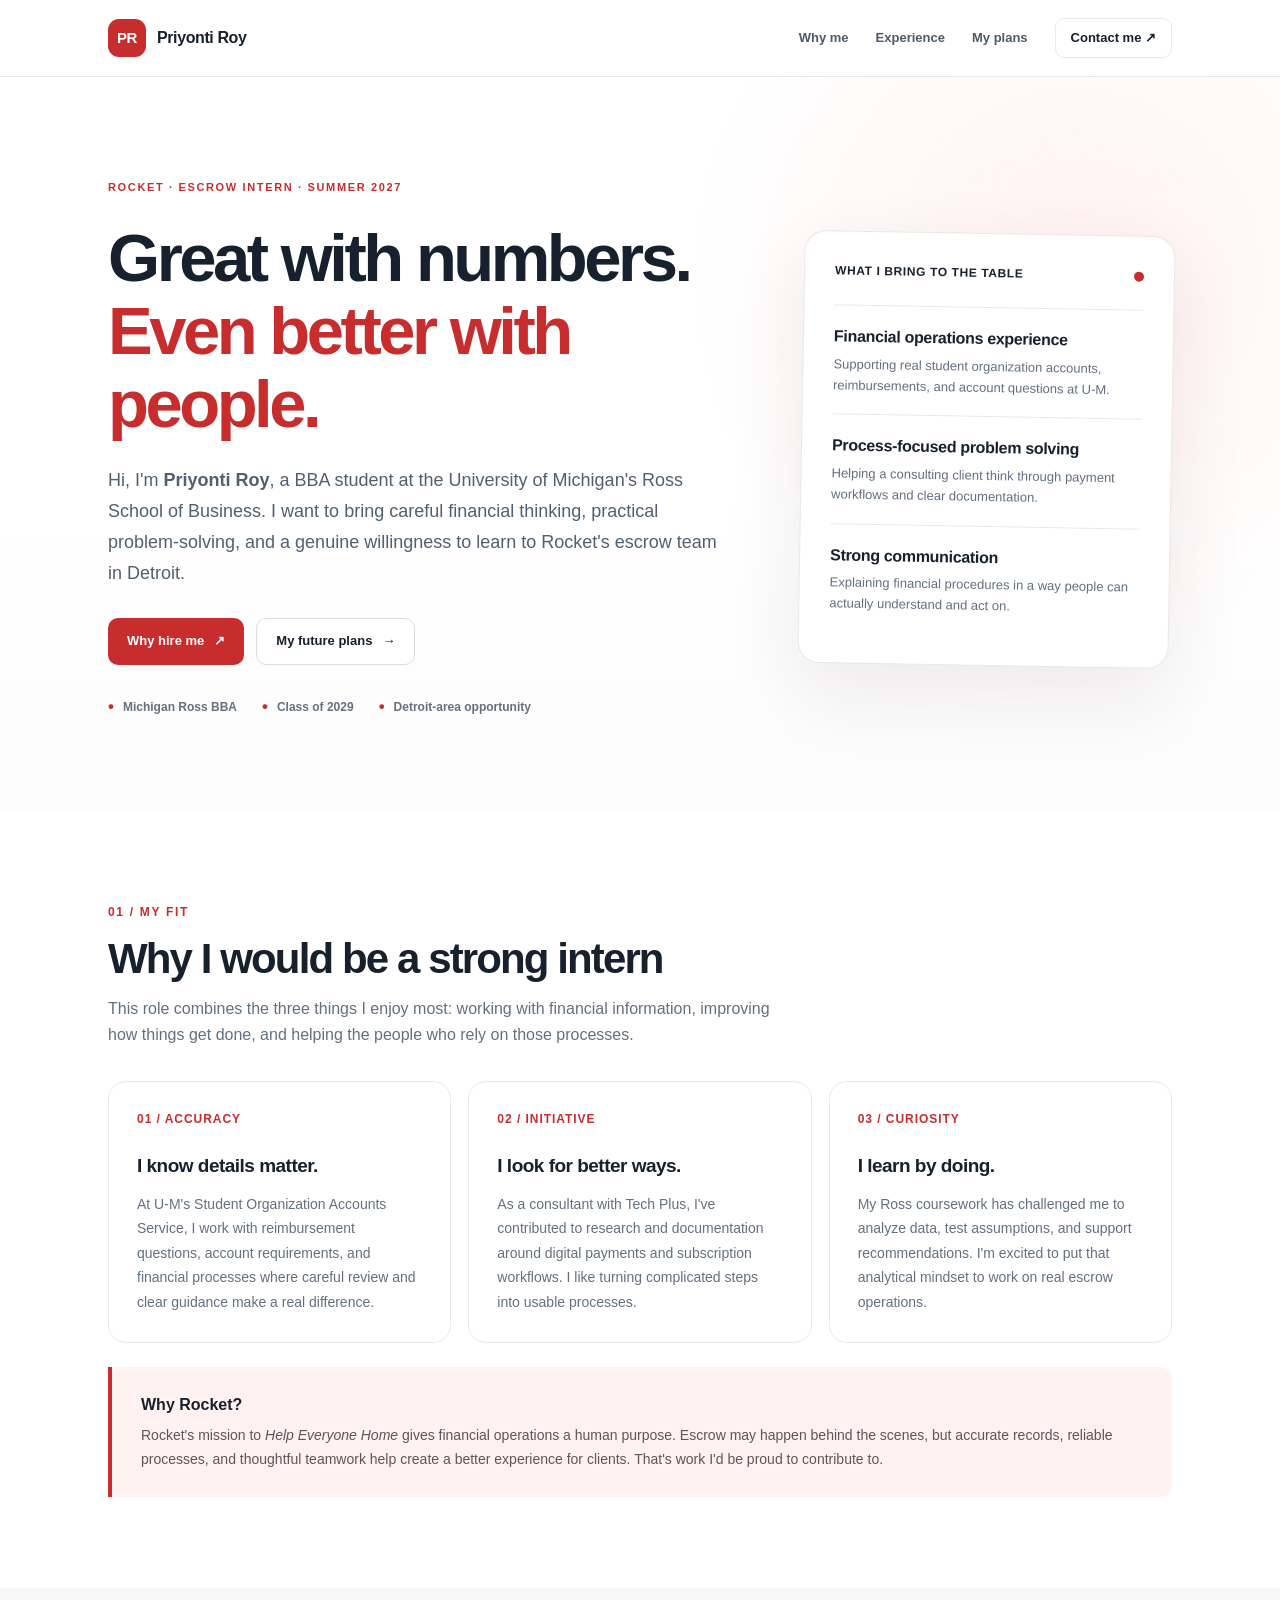
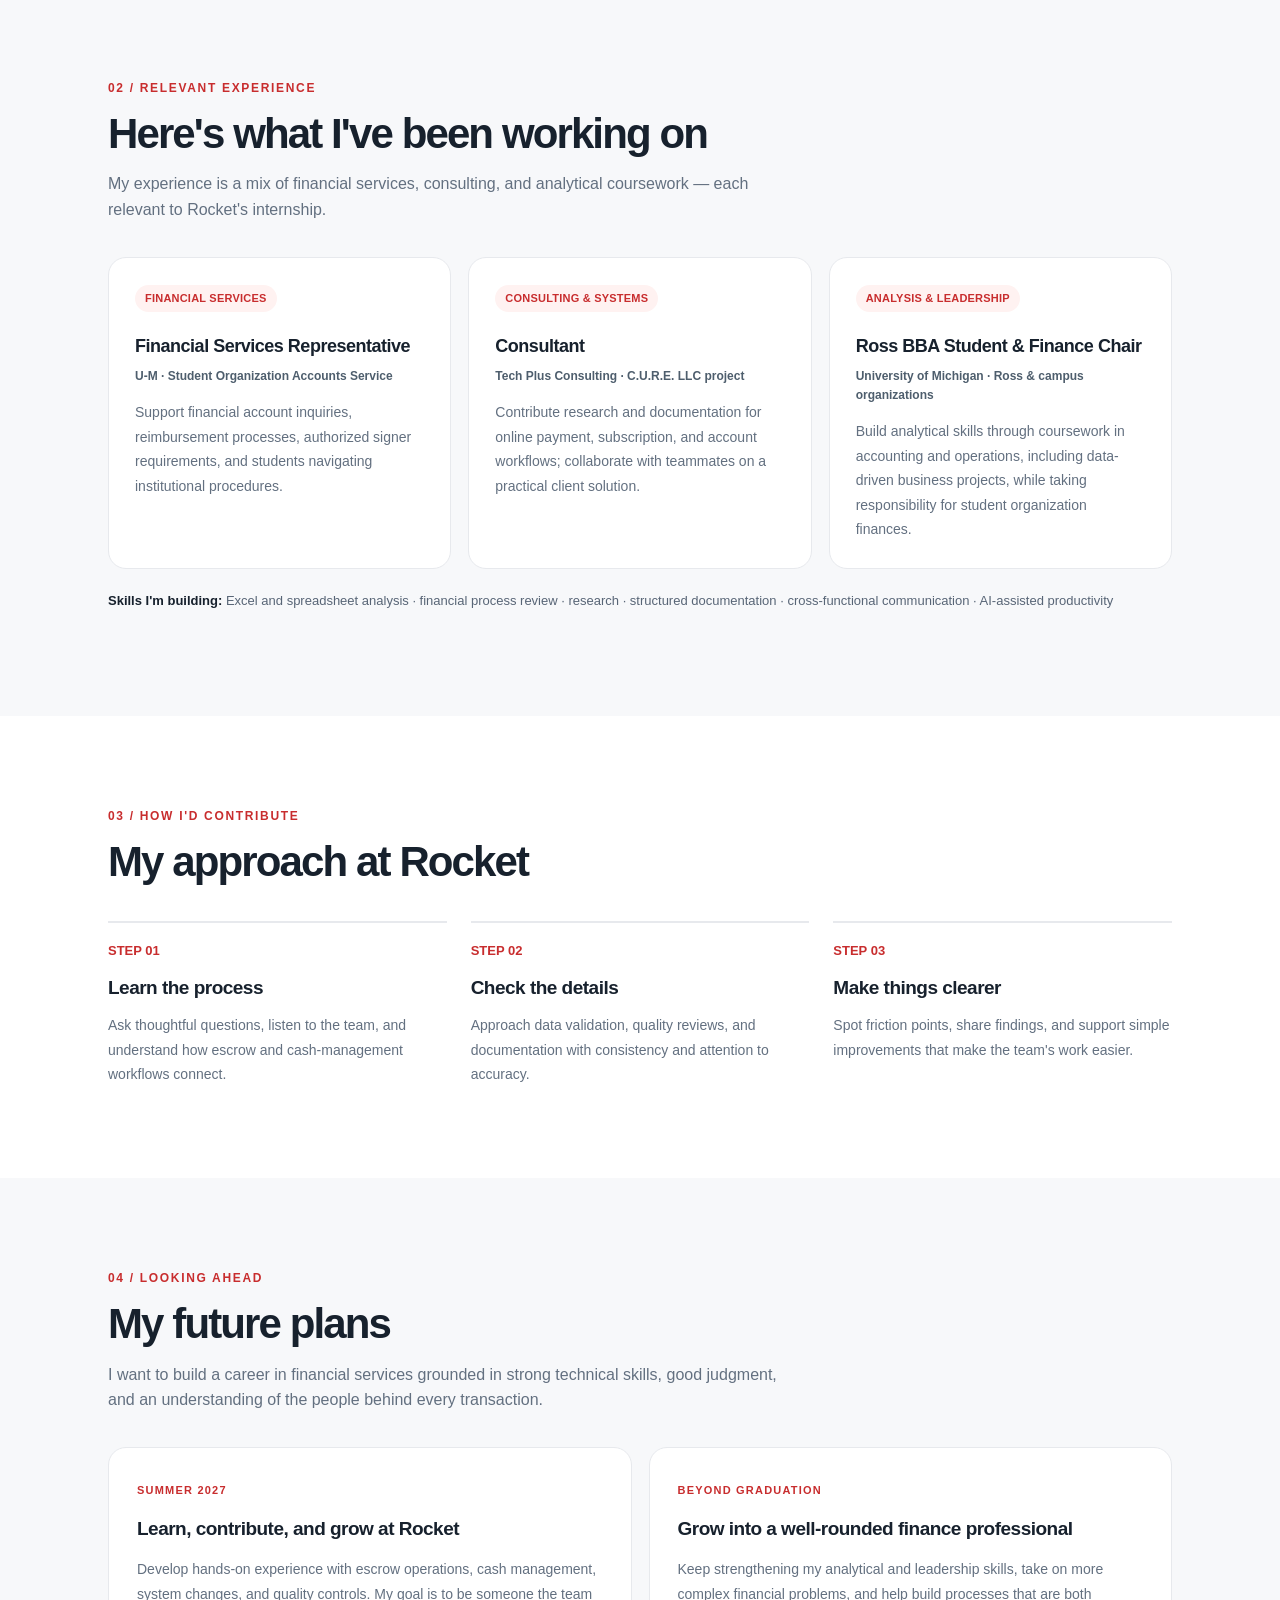
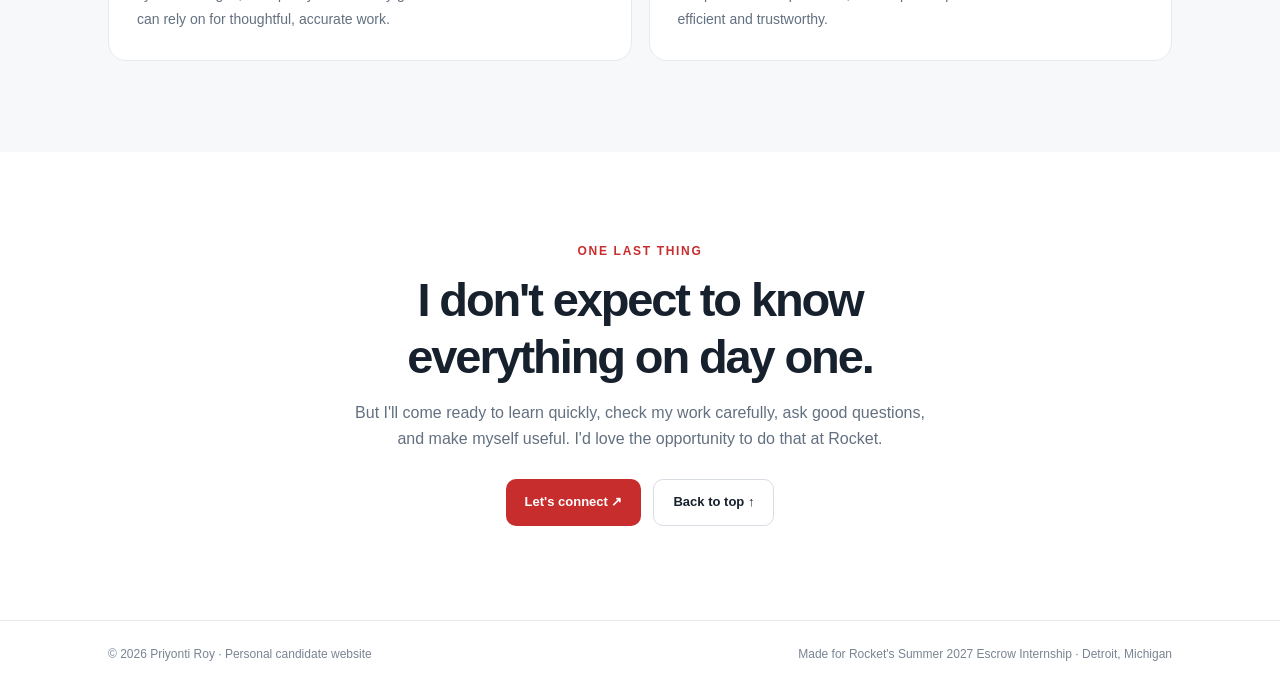
==== rocket-escrow-intern-2027/index.html @ 10f381d7 "Add Rocket Escrow Summer 2027 internship introduction website" ====
<!DOCTYPE html>
<html lang="en">
<head>
  <meta charset="UTF-8" />
  <meta name="viewport" content="width=device-width, initial-scale=1.0" />
  <meta name="theme-color" content="#ffffff" />
  <meta name="description" content="Meet Priyonti Roy — a University of Michigan Ross student applying for Rocket's Summer 2027 Escrow Internship in Detroit." />
  <title>Priyonti Roy | Rocket Escrow Intern 2027</title>
  <style>
    :root {
      --ink: #17212d;
      --muted: #637080;
      --red: #c82d2e;
      --red-deep: #a71f23;
      --red-pale: #fff2f1;
      --paper: #ffffff;
      --soft: #f7f8fa;
      --line: #e7e9ed;
      --radius: 18px;
      --shadow: 0 14px 36px rgba(18, 28, 44, .06);
    }
    * { box-sizing: border-box; }
    html { scroll-behavior: smooth; scroll-padding-top: 90px; }
    body { margin: 0; background: var(--paper); color: var(--ink); font-family: Inter, ui-sans-serif, -apple-system, BlinkMacSystemFont, "Segoe UI", sans-serif; line-height: 1.6; -webkit-font-smoothing: antialiased; }
    a { color: inherit; text-decoration: none; }
    a:focus-visible { outline: 3px solid #ffad9e; outline-offset: 4px; border-radius: 5px; }
    .wrap { max-width: 1120px; margin: auto; padding: 0 28px; }
    .topbar { position: sticky; top: 0; z-index: 10; background: rgba(255,255,255,.95); backdrop-filter: blur(12px); border-bottom: 1px solid var(--line); }
    .topbar-inner { display: flex; min-height: 76px; align-items: center; justify-content: space-between; gap: 20px; }
    .brand { display: flex; align-items: center; gap: 11px; font-weight: 760; letter-spacing: -.025em; white-space: nowrap; }
    .brand-mark { background: var(--red); color: white; width: 38px; height: 38px; display: grid; place-items: center; border-radius: 11px; font-size: 15px; letter-spacing: -.03em; }
    nav { display: flex; gap: 27px; align-items: center; font-size: 13px; font-weight: 640; color: #4e5a69; }
    nav a:hover { color: var(--red); }
    nav .nav-contact { border: 1px solid var(--line); padding: 9px 15px; border-radius: 9px; color: var(--ink); }
    nav .nav-contact:hover { border-color: var(--red); }
    .hero { padding: 102px 0 92px; background: radial-gradient(circle at 84% 27%, #fff2f1 0, transparent 32%), linear-gradient(180deg, #fff 60%, #fcfcfd 100%); }
    .hero-grid { display: grid; grid-template-columns: minmax(0, 1.25fr) minmax(310px, .75fr); gap: 75px; align-items: center; }
    .eyebrow { text-transform: uppercase; font-weight: 780; color: var(--red); font-size: 11px; letter-spacing: .15em; margin: 0 0 24px; }
    h1 { font-size: clamp(40px, 5.3vw, 67px); line-height: 1.09; letter-spacing: -.052em; max-width: 720px; margin: 0; font-weight: 780; }
    h1 span { color: var(--red); }
    .lead { font-size: 18px; color: #506070; max-width: 615px; line-height: 1.72; margin: 25px 0 30px; }
    .buttons { display: flex; gap: 12px; flex-wrap: wrap; }
    .button { display: inline-flex; justify-content: center; align-items: center; gap: 10px; border-radius: 10px; padding: 12px 19px; font-size: 13px; font-weight: 745; transition: transform .15s, background .15s, border .15s; }
    .button:hover { transform: translateY(-2px); }
    .button-main { background: var(--red); color: white; }
    .button-main:hover { background: var(--red-deep); }
    .button-outline { background: white; border: 1px solid #d8dde3; }
    .button-outline:hover { border-color: var(--red); }
    .hero-side { background: white; border: 1px solid #ede7e7; box-shadow: 0 30px 80px rgba(82,34,34,.09); border-radius: 22px; padding: 30px; transform: rotate(1deg); }
    .hero-side .side-label { display: flex; justify-content: space-between; align-items: center; gap: 12px; margin-bottom: 24px; font-size: 12px; font-weight: 800; letter-spacing: .05em; text-transform: uppercase; }
    .side-dot { width: 10px; height: 10px; border-radius: 50%; background: var(--red); }
    .side-item { padding: 18px 0; border-top: 1px solid var(--line); }
    .side-item strong { display: block; font-size: 16px; letter-spacing: -.02em; }
    .side-item p { margin: 5px 0 0; font-size: 13px; color: var(--muted); line-height: 1.6; }
    .stats { display: flex; flex-wrap: wrap; gap: 12px 25px; margin-top: 28px; color: #657181; font-size: 12px; font-weight: 630; }
    .stats span::before { content: "•"; color: var(--red); font-size: 17px; vertical-align: -1px; margin-right: 9px; }
    .section { padding: 91px 0; }
    .section-muted { background: var(--soft); }
    .section-head { max-width: 710px; margin-bottom: 34px; }
    .kicker { color: var(--red); font-size: 12px; font-weight: 795; text-transform: uppercase; letter-spacing: .14em; margin-bottom: 11px; }
    h2 { font-size: clamp(29px, 3.5vw, 42px); line-height: 1.2; letter-spacing: -.045em; margin: 0 0 12px; font-weight: 760; }
    .section-sub { color: var(--muted); font-size: 16px; max-width: 695px; margin: 0; }
    .reason-grid { display: grid; grid-template-columns: repeat(3, 1fr); gap: 17px; }
    .reason { padding: 28px; border: 1px solid var(--line); border-radius: var(--radius); background: white; }
    .reason .number { font-weight: 840; color: var(--red); font-size: 12px; margin-bottom: 22px; letter-spacing: .08em; }
    h3 { margin: 0 0 10px; letter-spacing: -.027em; font-size: 19px; }
    .reason p, .experience p, .step p { font-size: 14px; color: #637080; margin: 0; line-height: 1.75; }
    .mission { margin-top: 24px; padding: 25px 29px; border-left: 4px solid var(--red); background: var(--red-pale); border-radius: 0 12px 12px 0; }
    .mission strong { font-size: 16px; }
    .mission p { color: #5e5558; margin: 5px 0 0; font-size: 14px; line-height: 1.75; }
    .experience-list { display: grid; grid-template-columns: repeat(3, 1fr); gap: 17px; }
    .experience { border: 1px solid var(--line); background: white; border-radius: var(--radius); padding: 26px; }
    .experience .tag { display: inline-block; color: var(--red); background: var(--red-pale); font-size: 11px; padding: 5px 10px; border-radius: 30px; font-weight: 780; letter-spacing: .02em; margin-bottom: 20px; }
    .experience h3 { font-size: 18px; margin-bottom: 6px; }
    .experience .org { font-size: 12px; font-weight: 740; color: #4e5e6d; margin-bottom: 14px; }
    .working { margin-top: 22px; font-size: 13px; color: #586576; }
    .working strong { color: var(--ink); }
    .steps { display: grid; grid-template-columns: repeat(3, 1fr); gap: 24px; counter-reset: s; }
    .step { border-top: 2px solid var(--line); padding-top: 18px; }
    .step .step-number { color: var(--red); font-size: 13px; font-weight: 780; margin-bottom: 11px; }
    .future { display: grid; grid-template-columns: 1fr 1fr; gap: 17px; }
    .future-card { background: white; border: 1px solid var(--line); padding: 28px; border-radius: var(--radius); }
    .future-card strong { color: var(--red); text-transform: uppercase; letter-spacing: .11em; font-size: 11px; }
    .future-card h3 { margin: 13px 0 12px; }
    .future-card p { margin: 0; color: var(--muted); font-size: 14px; line-height: 1.8; }
    .closing { text-align: center; padding: 90px 0 94px; }
    .closing h2 { font-size: clamp(30px, 4vw, 47px); max-width: 640px; margin: 0 auto 15px; }
    .closing p { color: var(--muted); max-width: 570px; margin: 0 auto 28px; font-size: 16px; }
    .closing .buttons { justify-content: center; }
    footer { border-top: 1px solid var(--line); padding: 24px 0; font-size: 12px; color: #7a8592; }
    .footer-inner { display: flex; justify-content: space-between; gap: 15px; flex-wrap: wrap; }
    @media (max-width: 850px) {
      .hero { padding: 68px 0 72px; }
      .hero-grid { gap: 36px; grid-template-columns: 1fr; }
      .hero-side { max-width: 650px; transform: none; }
      .reason-grid, .experience-list { grid-template-columns: 1fr; }
      .reason { padding: 25px; }
      .reason .number { margin-bottom: 12px; }
      .steps { grid-template-columns: 1fr; gap: 28px; }
      .section { padding: 66px 0; }
    }
    @media (max-width: 630px) {
      .wrap { padding: 0 21px; }
      .topbar-inner { min-height: 67px; }
      nav { gap: 10px; }
      nav .nav-link { display: none; }
      nav .nav-contact { padding: 7px 11px; }
      .brand { font-size: 13px; }
      .brand-mark { width: 34px; height: 34px; }
      .hero { padding: 58px 0 62px; }
      h1 { font-size: 40px; }
      .lead { font-size: 16px; }
      .hero-side { padding: 24px; }
      .future { grid-template-columns: 1fr; }
      .closing { padding: 65px 0; }
      .footer-inner { flex-direction: column; }
    }
    @media (prefers-reduced-motion: reduce) { html { scroll-behavior: auto; } .button { transition: none; } }
  </style>
</head>
<body>
  <header class="topbar">
    <div class="wrap topbar-inner">
      <a class="brand" href="#top" aria-label="Priyonti Roy, back to top"><span class="brand-mark">PR</span><span>Priyonti Roy</span></a>
      <nav aria-label="Main navigation">
        <a class="nav-link" href="#why-me">Why me</a>
        <a class="nav-link" href="#experience">Experience</a>
        <a class="nav-link" href="#future">My plans</a>
        <a class="nav-contact" href="mailto:05roypri@gmail.com?subject=Rocket%20Escrow%20Internship%20-%20Priyonti%20Roy">Contact me ↗</a>
      </nav>
    </div>
  </header>

  <main id="top">
    <section class="hero" aria-labelledby="hero-title">
      <div class="wrap hero-grid">
        <div>
          <p class="eyebrow">Rocket · Escrow Intern · Summer 2027</p>
          <h1 id="hero-title">Great with numbers.<br /><span>Even better with people.</span></h1>
          <p class="lead">Hi, I'm <strong>Priyonti Roy</strong>, a BBA student at the University of Michigan's Ross School of Business. I want to bring careful financial thinking, practical problem-solving, and a genuine willingness to learn to Rocket's escrow team in Detroit.</p>
          <div class="buttons">
            <a class="button button-main" href="#why-me">Why hire me <span aria-hidden="true">↗</span></a>
            <a class="button button-outline" href="#future">My future plans <span aria-hidden="true">→</span></a>
          </div>
          <div class="stats" aria-label="At a glance">
            <span>Michigan Ross BBA</span>
            <span>Class of 2029</span>
            <span>Detroit-area opportunity</span>
          </div>
        </div>
        <aside class="hero-side" aria-label="What I bring">
          <div class="side-label"><span>What I bring to the table</span><span class="side-dot" aria-hidden="true"></span></div>
          <div class="side-item"><strong>Financial operations experience</strong><p>Supporting real student organization accounts, reimbursements, and account questions at U-M.</p></div>
          <div class="side-item"><strong>Process-focused problem solving</strong><p>Helping a consulting client think through payment workflows and clear documentation.</p></div>
          <div class="side-item"><strong>Strong communication</strong><p>Explaining financial procedures in a way people can actually understand and act on.</p></div>
        </aside>
      </div>
    </section>

    <section id="why-me" class="section" aria-labelledby="why-title">
      <div class="wrap">
        <div class="section-head">
          <div class="kicker">01 / My fit</div>
          <h2 id="why-title">Why I would be a strong intern</h2>
          <p class="section-sub">This role combines the three things I enjoy most: working with financial information, improving how things get done, and helping the people who rely on those processes.</p>
        </div>
        <div class="reason-grid">
          <article class="reason"><div class="number">01 / ACCURACY</div><h3>I know details matter.</h3><p>At U-M's Student Organization Accounts Service, I work with reimbursement questions, account requirements, and financial processes where careful review and clear guidance make a real difference.</p></article>
          <article class="reason"><div class="number">02 / INITIATIVE</div><h3>I look for better ways.</h3><p>As a consultant with Tech Plus, I've contributed to research and documentation around digital payments and subscription workflows. I like turning complicated steps into usable processes.</p></article>
          <article class="reason"><div class="number">03 / CURIOSITY</div><h3>I learn by doing.</h3><p>My Ross coursework has challenged me to analyze data, test assumptions, and support recommendations. I'm excited to put that analytical mindset to work on real escrow operations.</p></article>
        </div>
        <div class="mission">
          <strong>Why Rocket?</strong>
          <p>Rocket's mission to <em>Help Everyone Home</em> gives financial operations a human purpose. Escrow may happen behind the scenes, but accurate records, reliable processes, and thoughtful teamwork help create a better experience for clients. That's work I'd be proud to contribute to.</p>
        </div>
      </div>
    </section>

    <section id="experience" class="section section-muted" aria-labelledby="experience-title">
      <div class="wrap">
        <div class="section-head">
          <div class="kicker">02 / Relevant experience</div>
          <h2 id="experience-title">Here's what I've been working on</h2>
          <p class="section-sub">My experience is a mix of financial services, consulting, and analytical coursework — each relevant to Rocket's internship.</p>
        </div>
        <div class="experience-list">
          <article class="experience"><span class="tag">FINANCIAL SERVICES</span><h3>Financial Services Representative</h3><div class="org">U-M · Student Organization Accounts Service</div><p>Support financial account inquiries, reimbursement processes, authorized signer requirements, and students navigating institutional procedures.</p></article>
          <article class="experience"><span class="tag">CONSULTING & SYSTEMS</span><h3>Consultant</h3><div class="org">Tech Plus Consulting · C.U.R.E. LLC project</div><p>Contribute research and documentation for online payment, subscription, and account workflows; collaborate with teammates on a practical client solution.</p></article>
          <article class="experience"><span class="tag">ANALYSIS & LEADERSHIP</span><h3>Ross BBA Student & Finance Chair</h3><div class="org">University of Michigan · Ross & campus organizations</div><p>Build analytical skills through coursework in accounting and operations, including data-driven business projects, while taking responsibility for student organization finances.</p></article>
        </div>
        <p class="working"><strong>Skills I'm building:</strong> Excel and spreadsheet analysis · financial process review · research · structured documentation · cross-functional communication · AI-assisted productivity</p>
      </div>
    </section>

    <section class="section" aria-labelledby="contribute-title">
      <div class="wrap">
        <div class="section-head">
          <div class="kicker">03 / How I'd contribute</div>
          <h2 id="contribute-title">My approach at Rocket</h2>
        </div>
        <div class="steps">
          <div class="step"><div class="step-number">STEP 01</div><h3>Learn the process</h3><p>Ask thoughtful questions, listen to the team, and understand how escrow and cash-management workflows connect.</p></div>
          <div class="step"><div class="step-number">STEP 02</div><h3>Check the details</h3><p>Approach data validation, quality reviews, and documentation with consistency and attention to accuracy.</p></div>
          <div class="step"><div class="step-number">STEP 03</div><h3>Make things clearer</h3><p>Spot friction points, share findings, and support simple improvements that make the team's work easier.</p></div>
        </div>
      </div>
    </section>

    <section id="future" class="section section-muted" aria-labelledby="future-title">
      <div class="wrap">
        <div class="section-head">
          <div class="kicker">04 / Looking ahead</div>
          <h2 id="future-title">My future plans</h2>
          <p class="section-sub">I want to build a career in financial services grounded in strong technical skills, good judgment, and an understanding of the people behind every transaction.</p>
        </div>
        <div class="future">
          <article class="future-card"><strong>Summer 2027</strong><h3>Learn, contribute, and grow at Rocket</h3><p>Develop hands-on experience with escrow operations, cash management, system changes, and quality controls. My goal is to be someone the team can rely on for thoughtful, accurate work.</p></article>
          <article class="future-card"><strong>Beyond graduation</strong><h3>Grow into a well-rounded finance professional</h3><p>Keep strengthening my analytical and leadership skills, take on more complex financial problems, and help build processes that are both efficient and trustworthy.</p></article>
        </div>
      </div>
    </section>

    <section class="closing" aria-labelledby="closing-title">
      <div class="wrap">
        <div class="kicker">One last thing</div>
        <h2 id="closing-title">I don't expect to know everything on day one.</h2>
        <p>But I'll come ready to learn quickly, check my work carefully, ask good questions, and make myself useful. I'd love the opportunity to do that at Rocket.</p>
        <div class="buttons"><a class="button button-main" href="mailto:05roypri@gmail.com?subject=Rocket%20Escrow%20Internship%20-%20Priyonti%20Roy">Let's connect ↗</a><a class="button button-outline" href="#top">Back to top ↑</a></div>
      </div>
    </section>
  </main>

  <footer><div class="wrap footer-inner"><span>© 2026 Priyonti Roy · Personal candidate website</span><span>Made for Rocket's Summer 2027 Escrow Internship · Detroit, Michigan</span></div></footer>
</body>
</html>
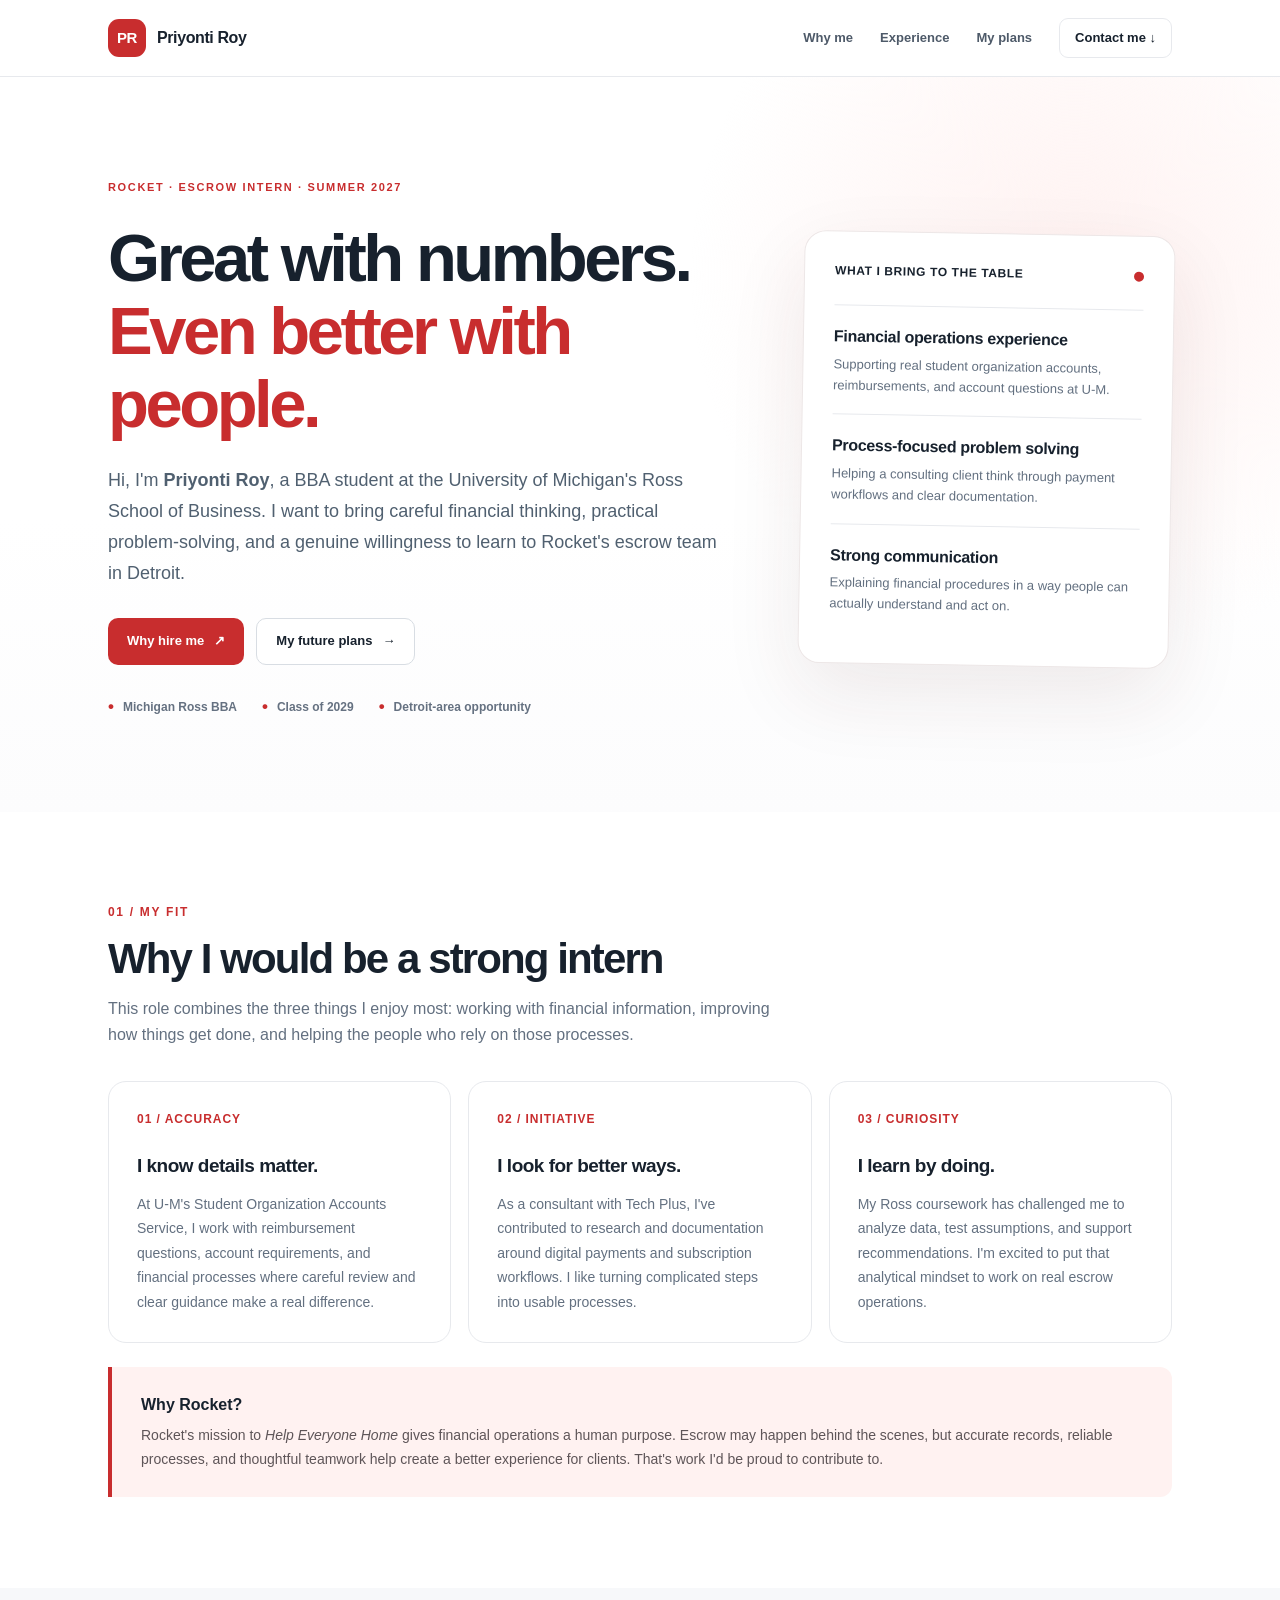
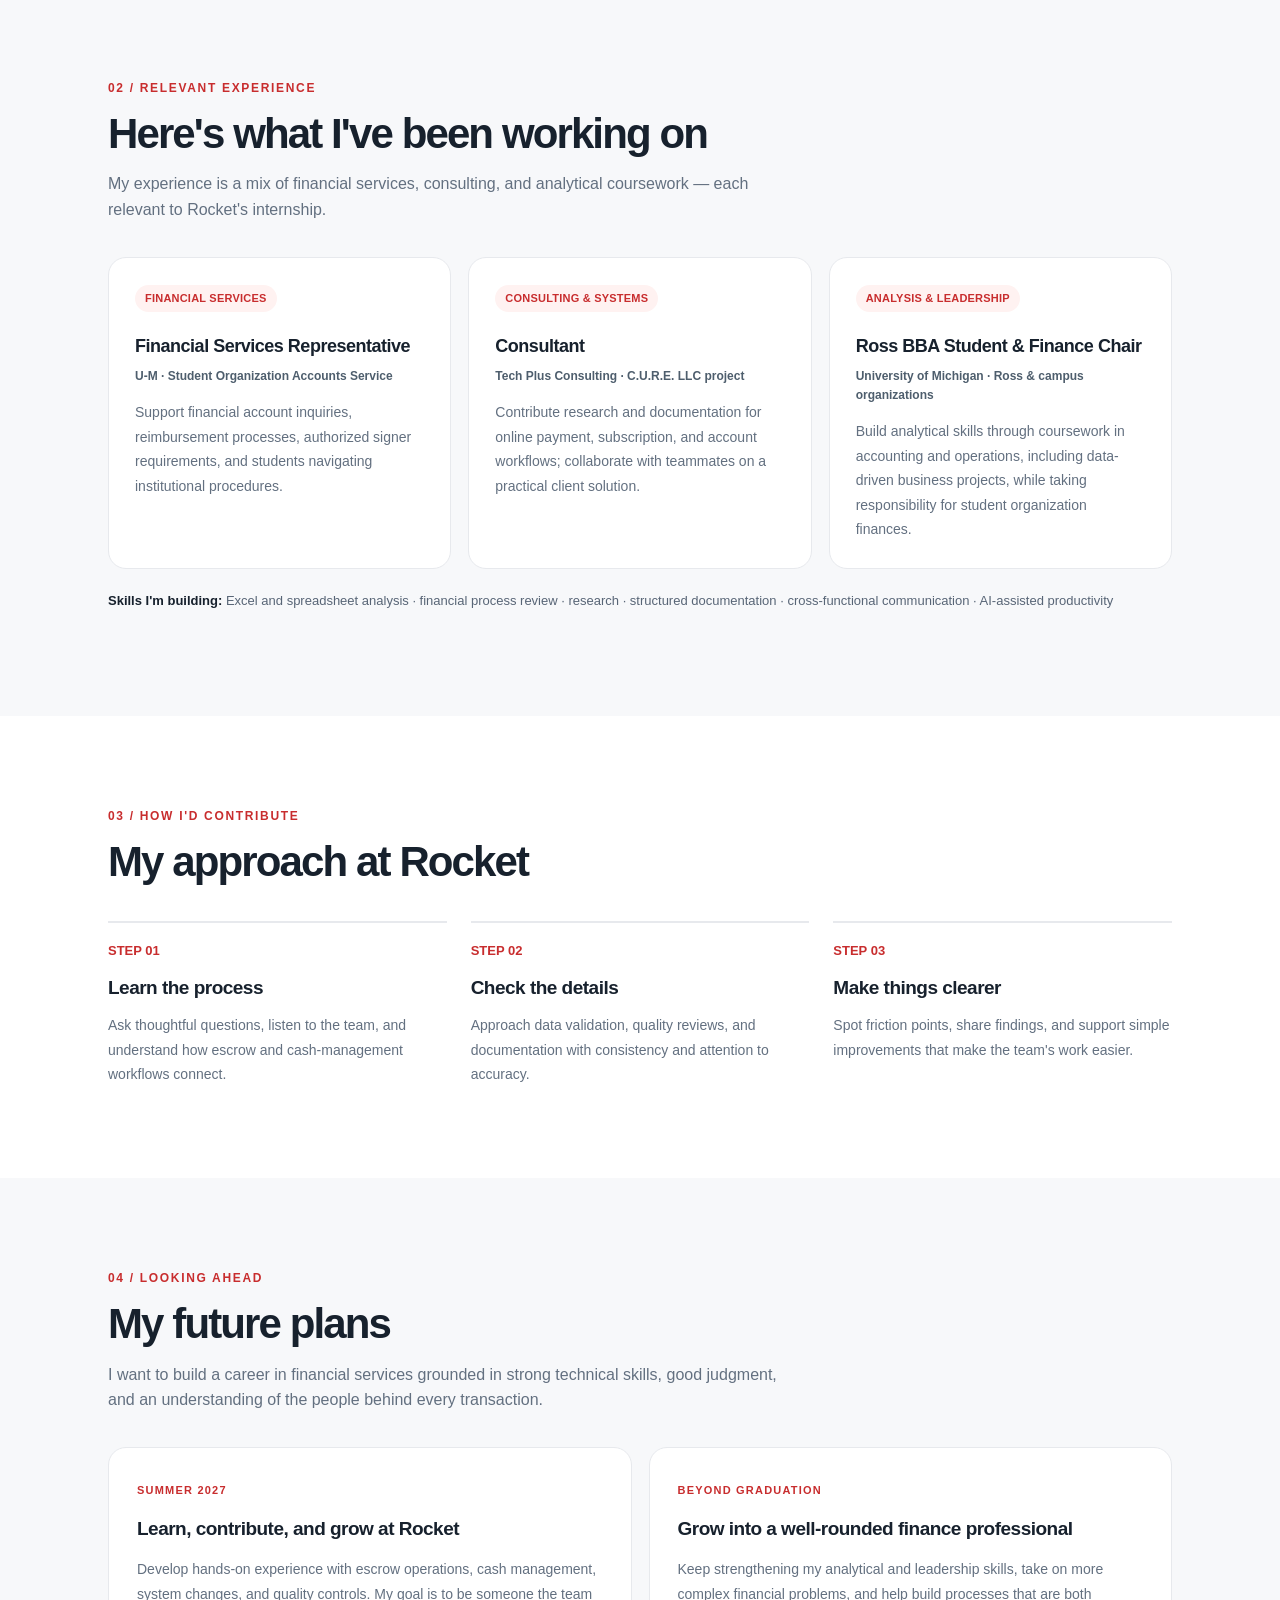
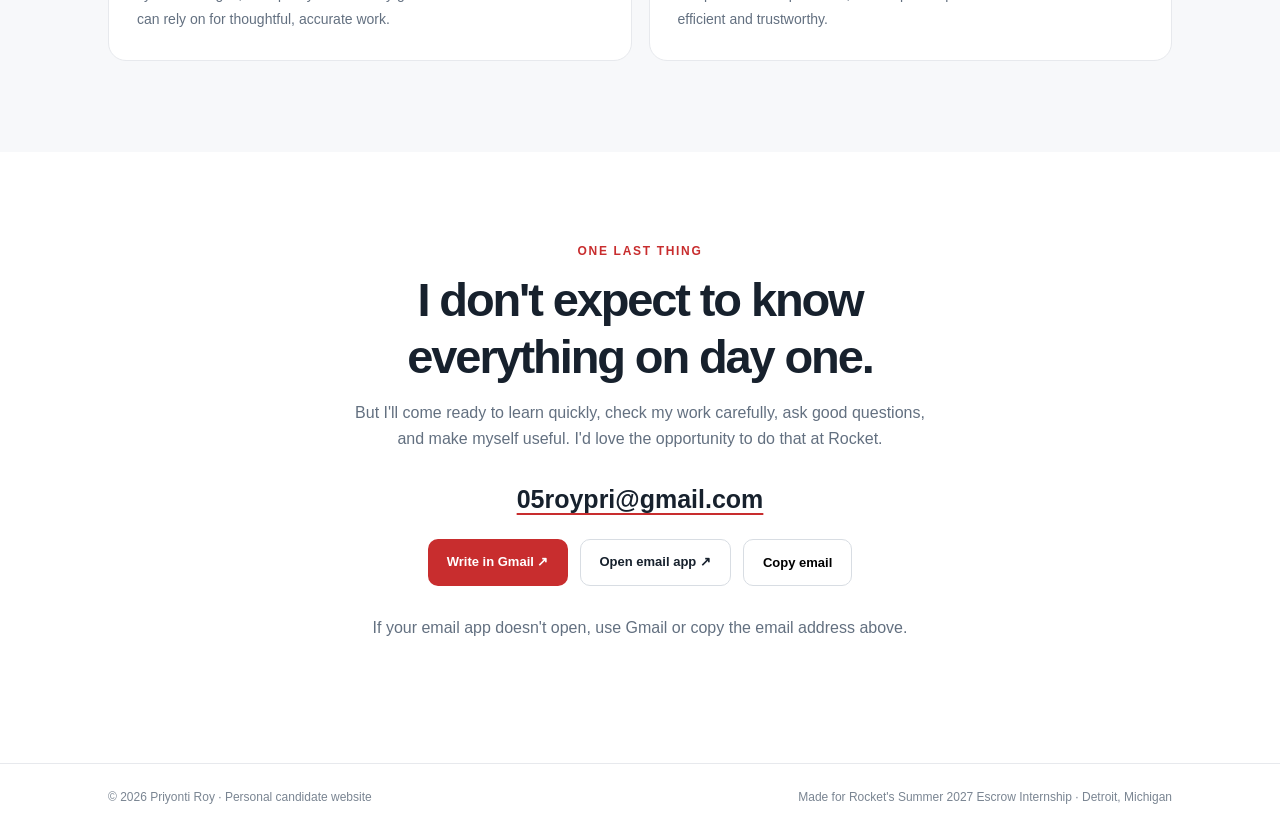
==== commit b163a723: "Fix contact links with Gmail, visible address, and copy-email fallback" ====
--- a/rocket-escrow-intern-2027/index.html
+++ b/rocket-escrow-intern-2027/index.html
@@ -87,6 +87,10 @@
     .closing h2 { font-size: clamp(30px, 4vw, 47px); max-width: 640px; margin: 0 auto 15px; }
     .closing p { color: var(--muted); max-width: 570px; margin: 0 auto 28px; font-size: 16px; }
     .closing .buttons { justify-content: center; }
+    .contact-email { display: inline-block; font-size: clamp(18px, 2.8vw, 25px); font-weight: 750; color: var(--ink); text-decoration: underline; text-decoration-color: var(--red); text-underline-offset: 5px; margin: 0 0 20px; overflow-wrap: anywhere; }
+    .contact-hint { color: var(--muted); font-size: 13px; margin: 18px auto 0; max-width: 540px; }
+    button.button { font-family: inherit; cursor: pointer; }
+    .copy-feedback { margin-top: 11px; font-size: 13px; color: var(--red-deep); min-height: 18px; }
     footer { border-top: 1px solid var(--line); padding: 24px 0; font-size: 12px; color: #7a8592; }
     .footer-inner { display: flex; justify-content: space-between; gap: 15px; flex-wrap: wrap; }
     @media (max-width: 850px) {
@@ -126,7 +130,7 @@
         <a class="nav-link" href="#why-me">Why me</a>
         <a class="nav-link" href="#experience">Experience</a>
         <a class="nav-link" href="#future">My plans</a>
-        <a class="nav-contact" href="mailto:05roypri@gmail.com?subject=Rocket%20Escrow%20Internship%20-%20Priyonti%20Roy">Contact me ↗</a>
+        <a class="nav-contact" href="#contact">Contact me ↓</a>
       </nav>
     </div>
   </header>
@@ -220,15 +224,52 @@
       </div>
     </section>
 
-    <section class="closing" aria-labelledby="closing-title">
+    <section id="contact" class="closing" aria-labelledby="closing-title">
       <div class="wrap">
         <div class="kicker">One last thing</div>
         <h2 id="closing-title">I don't expect to know everything on day one.</h2>
         <p>But I'll come ready to learn quickly, check my work carefully, ask good questions, and make myself useful. I'd love the opportunity to do that at Rocket.</p>
-        <div class="buttons"><a class="button button-main" href="mailto:05roypri@gmail.com?subject=Rocket%20Escrow%20Internship%20-%20Priyonti%20Roy">Let's connect ↗</a><a class="button button-outline" href="#top">Back to top ↑</a></div>
+        <a class="contact-email" href="mailto:05roypri@gmail.com?subject=Rocket%20Escrow%20Internship%20-%20Priyonti%20Roy">05roypri@gmail.com</a>
+        <div class="buttons">
+          <a class="button button-main" href="https://mail.google.com/mail/?view=cm&amp;fs=1&amp;to=05roypri%40gmail.com&amp;su=Rocket%20Escrow%20Internship%20-%20Priyonti%20Roy" target="_blank" rel="noopener noreferrer">Write in Gmail ↗</a>
+          <a class="button button-outline" href="mailto:05roypri@gmail.com?subject=Rocket%20Escrow%20Internship%20-%20Priyonti%20Roy">Open email app ↗</a>
+          <button class="button button-outline" type="button" id="copy-email">Copy email</button>
+        </div>
+        <div id="copy-feedback" class="copy-feedback" role="status" aria-live="polite"></div>
+        <p class="contact-hint">If your email app doesn't open, use Gmail or copy the email address above.</p>
       </div>
     </section>
   </main>
+
+  <script>
+    (function () {
+      const button = document.getElementById('copy-email');
+      const feedback = document.getElementById('copy-feedback');
+      button.addEventListener('click', async function () {
+        const email = '05roypri@gmail.com';
+        try {
+          if (navigator.clipboard && window.isSecureContext) {
+            await navigator.clipboard.writeText(email);
+          } else {
+            const field = document.createElement('textarea');
+            field.value = email;
+            field.setAttribute('readonly', '');
+            field.style.position = 'fixed';
+            field.style.opacity = '0';
+            document.body.appendChild(field);
+            field.select();
+            const copied = document.execCommand('copy');
+            field.remove();
+            if (!copied) throw new Error('Copy unavailable');
+          }
+          button.textContent = 'Copied ✓';
+          feedback.textContent = 'Email address copied.';
+        } catch (error) {
+          feedback.textContent = 'Please select and copy the email address above.';
+        }
+      });
+    }());
+  </script>
 
   <footer><div class="wrap footer-inner"><span>© 2026 Priyonti Roy · Personal candidate website</span><span>Made for Rocket's Summer 2027 Escrow Internship · Detroit, Michigan</span></div></footer>
 </body>
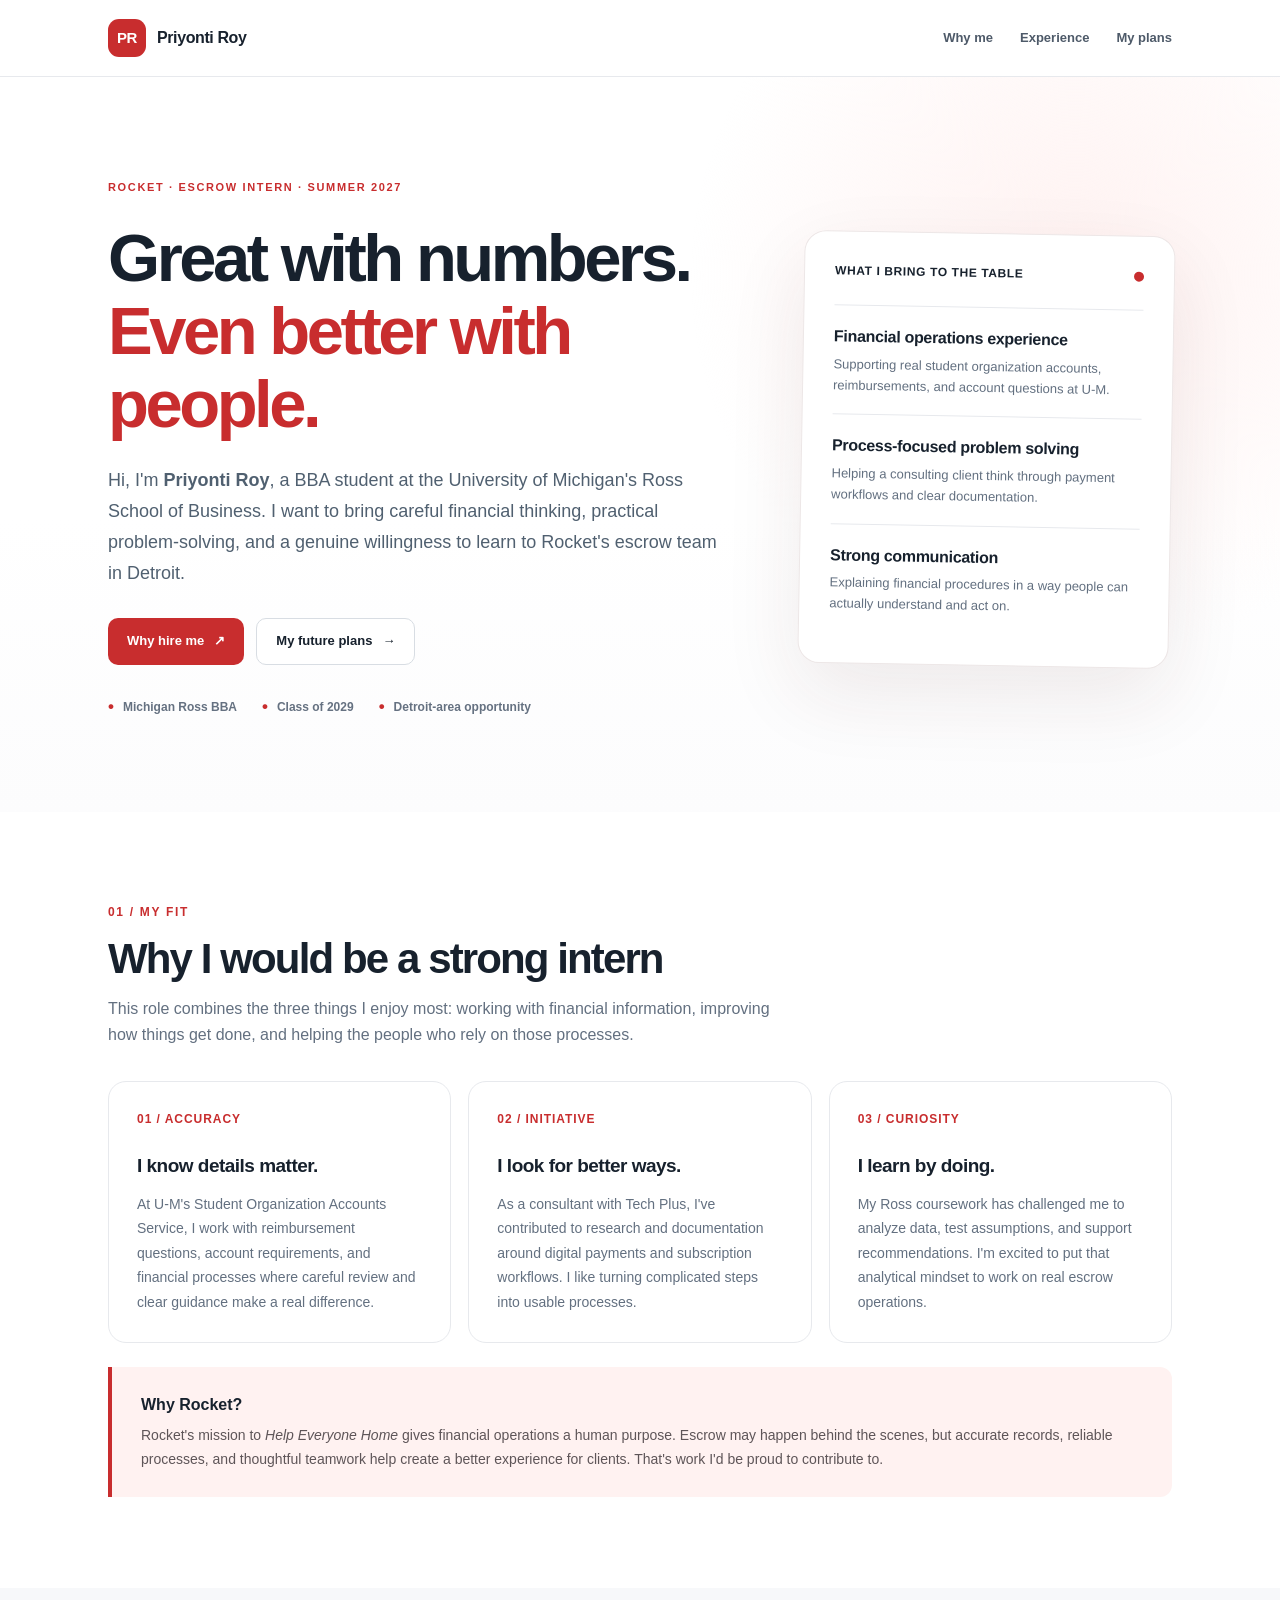
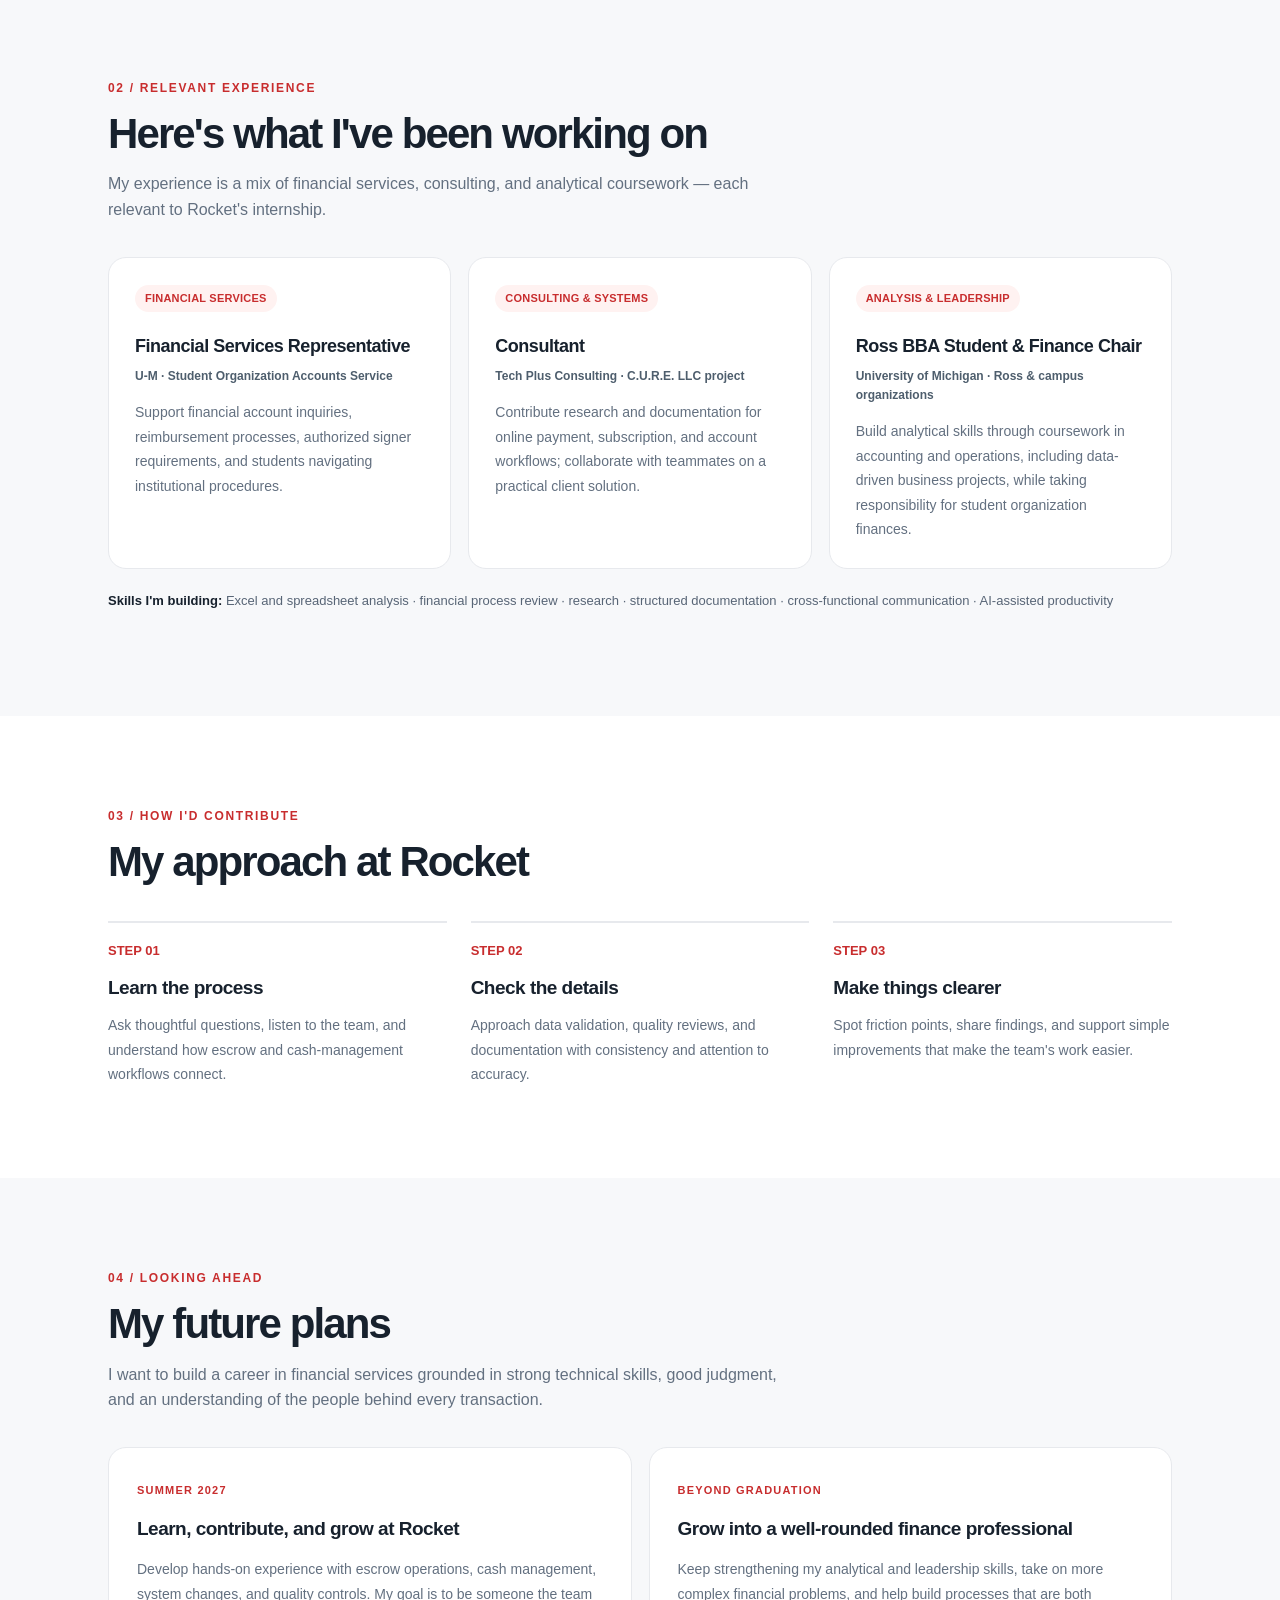
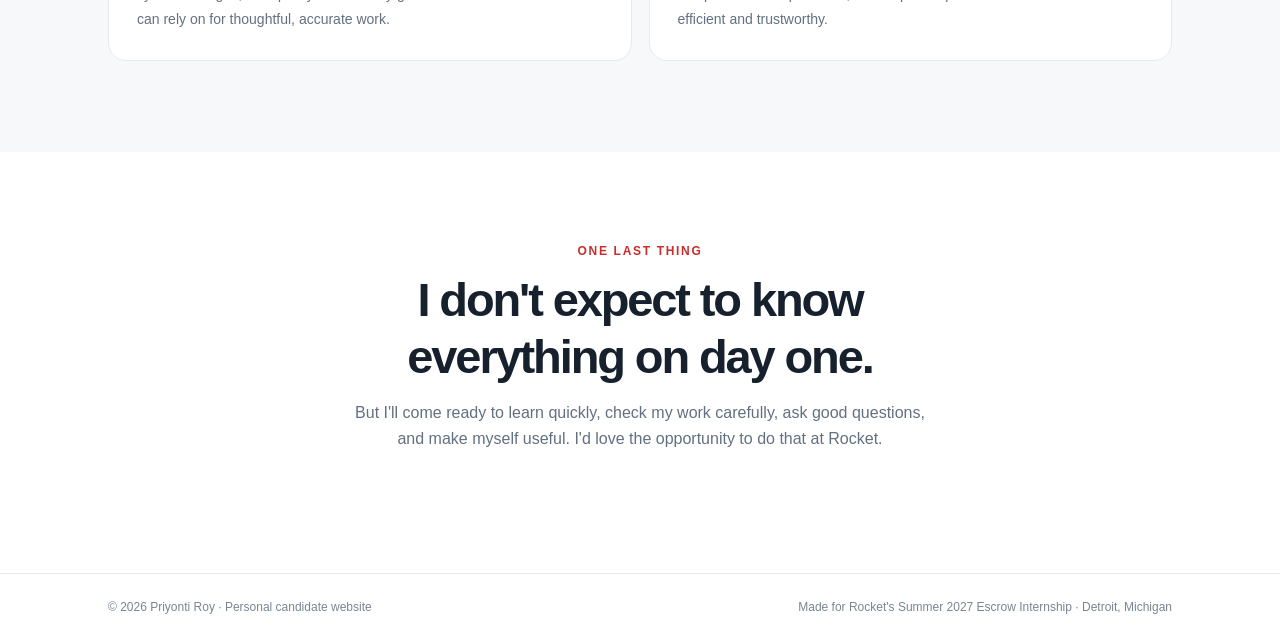
==== commit bf03a543: "Remove contact section and buttons from Rocket internship page" ====
--- a/rocket-escrow-intern-2027/index.html
+++ b/rocket-escrow-intern-2027/index.html
@@ -86,11 +86,6 @@
     .closing { text-align: center; padding: 90px 0 94px; }
     .closing h2 { font-size: clamp(30px, 4vw, 47px); max-width: 640px; margin: 0 auto 15px; }
     .closing p { color: var(--muted); max-width: 570px; margin: 0 auto 28px; font-size: 16px; }
-    .closing .buttons { justify-content: center; }
-    .contact-email { display: inline-block; font-size: clamp(18px, 2.8vw, 25px); font-weight: 750; color: var(--ink); text-decoration: underline; text-decoration-color: var(--red); text-underline-offset: 5px; margin: 0 0 20px; overflow-wrap: anywhere; }
-    .contact-hint { color: var(--muted); font-size: 13px; margin: 18px auto 0; max-width: 540px; }
-    button.button { font-family: inherit; cursor: pointer; }
-    .copy-feedback { margin-top: 11px; font-size: 13px; color: var(--red-deep); min-height: 18px; }
     footer { border-top: 1px solid var(--line); padding: 24px 0; font-size: 12px; color: #7a8592; }
     .footer-inner { display: flex; justify-content: space-between; gap: 15px; flex-wrap: wrap; }
     @media (max-width: 850px) {
@@ -130,7 +125,6 @@
         <a class="nav-link" href="#why-me">Why me</a>
         <a class="nav-link" href="#experience">Experience</a>
         <a class="nav-link" href="#future">My plans</a>
-        <a class="nav-contact" href="#contact">Contact me ↓</a>
       </nav>
     </div>
   </header>
@@ -224,52 +218,16 @@
       </div>
     </section>
 
-    <section id="contact" class="closing" aria-labelledby="closing-title">
+    <section class="closing" aria-labelledby="closing-title">
       <div class="wrap">
         <div class="kicker">One last thing</div>
         <h2 id="closing-title">I don't expect to know everything on day one.</h2>
         <p>But I'll come ready to learn quickly, check my work carefully, ask good questions, and make myself useful. I'd love the opportunity to do that at Rocket.</p>
-        <a class="contact-email" href="mailto:05roypri@gmail.com?subject=Rocket%20Escrow%20Internship%20-%20Priyonti%20Roy">05roypri@gmail.com</a>
-        <div class="buttons">
-          <a class="button button-main" href="https://mail.google.com/mail/?view=cm&amp;fs=1&amp;to=05roypri%40gmail.com&amp;su=Rocket%20Escrow%20Internship%20-%20Priyonti%20Roy" target="_blank" rel="noopener noreferrer">Write in Gmail ↗</a>
-          <a class="button button-outline" href="mailto:05roypri@gmail.com?subject=Rocket%20Escrow%20Internship%20-%20Priyonti%20Roy">Open email app ↗</a>
-          <button class="button button-outline" type="button" id="copy-email">Copy email</button>
-        </div>
-        <div id="copy-feedback" class="copy-feedback" role="status" aria-live="polite"></div>
-        <p class="contact-hint">If your email app doesn't open, use Gmail or copy the email address above.</p>
+
       </div>
     </section>
   </main>
 
-  <script>
-    (function () {
-      const button = document.getElementById('copy-email');
-      const feedback = document.getElementById('copy-feedback');
-      button.addEventListener('click', async function () {
-        const email = '05roypri@gmail.com';
-        try {
-          if (navigator.clipboard && window.isSecureContext) {
-            await navigator.clipboard.writeText(email);
-          } else {
-            const field = document.createElement('textarea');
-            field.value = email;
-            field.setAttribute('readonly', '');
-            field.style.position = 'fixed';
-            field.style.opacity = '0';
-            document.body.appendChild(field);
-            field.select();
-            const copied = document.execCommand('copy');
-            field.remove();
-            if (!copied) throw new Error('Copy unavailable');
-          }
-          button.textContent = 'Copied ✓';
-          feedback.textContent = 'Email address copied.';
-        } catch (error) {
-          feedback.textContent = 'Please select and copy the email address above.';
-        }
-      });
-    }());
-  </script>
 
   <footer><div class="wrap footer-inner"><span>© 2026 Priyonti Roy · Personal candidate website</span><span>Made for Rocket's Summer 2027 Escrow Internship · Detroit, Michigan</span></div></footer>
 </body>
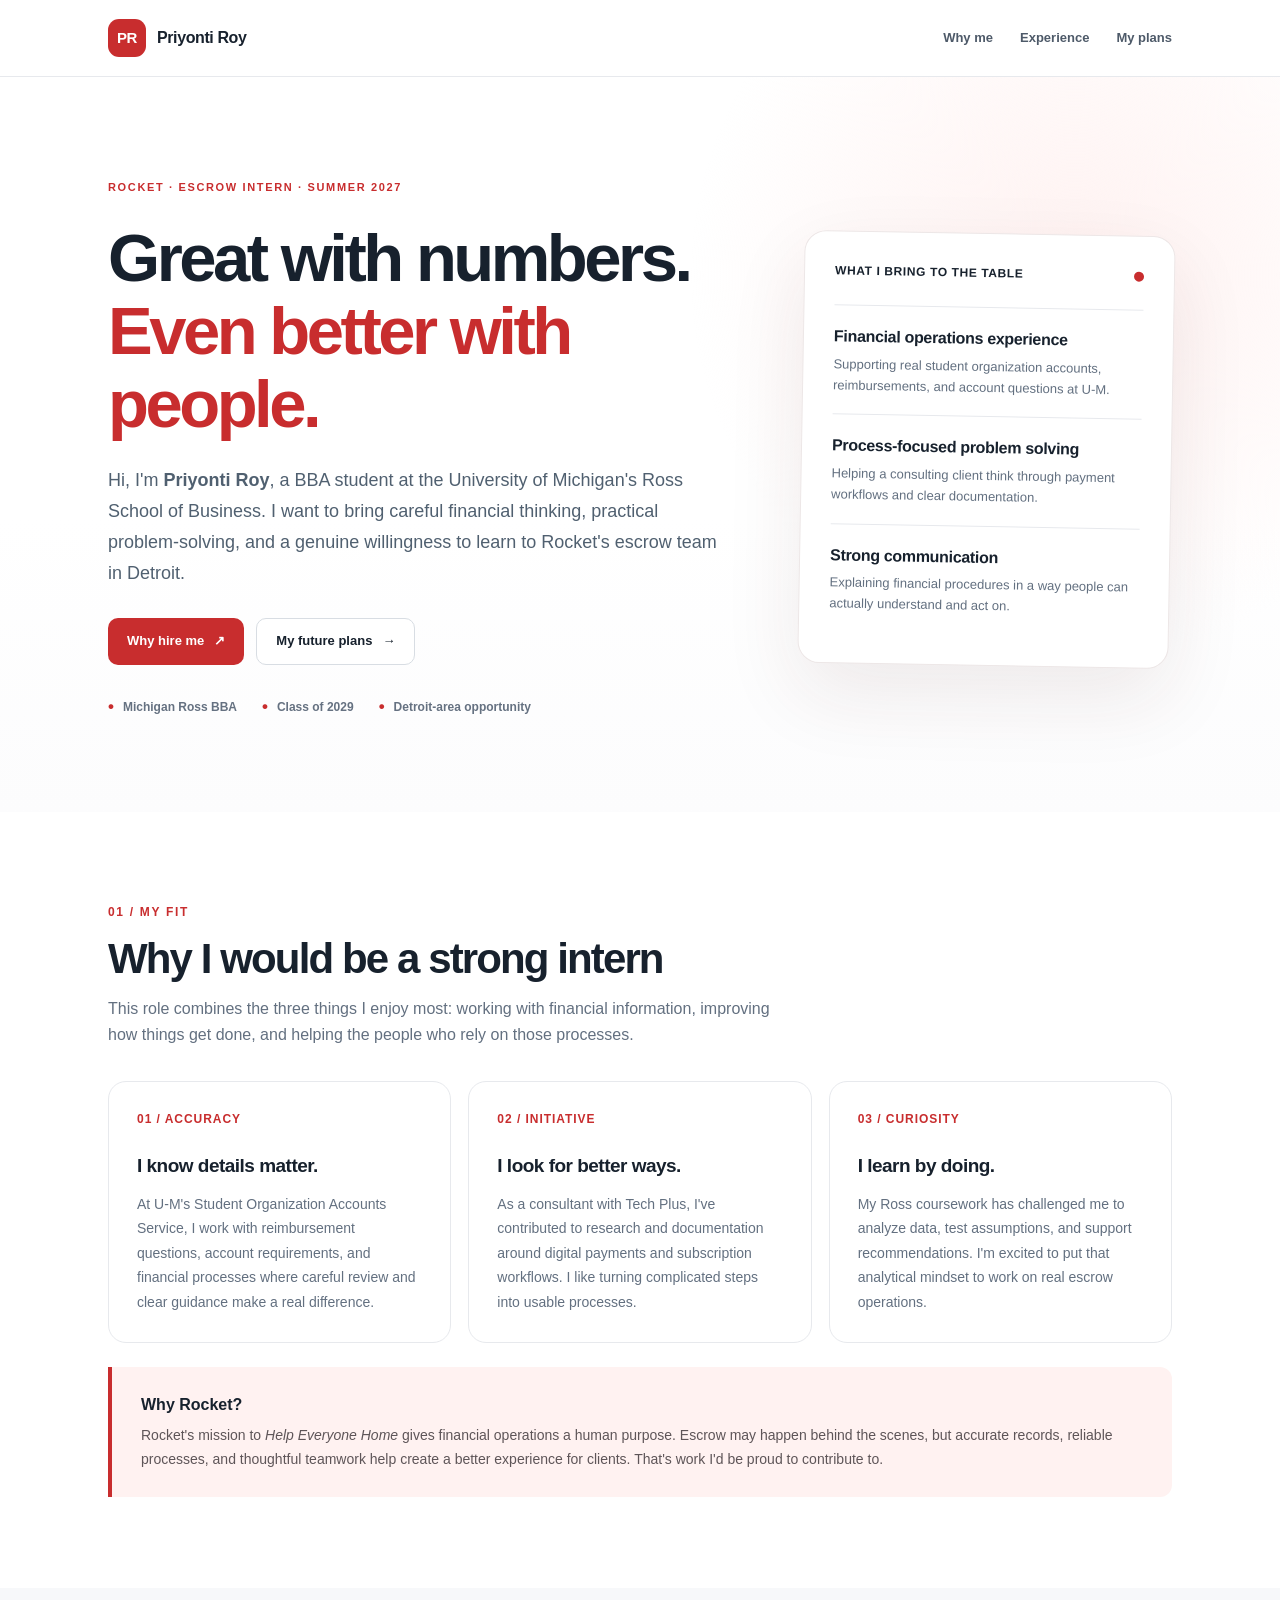
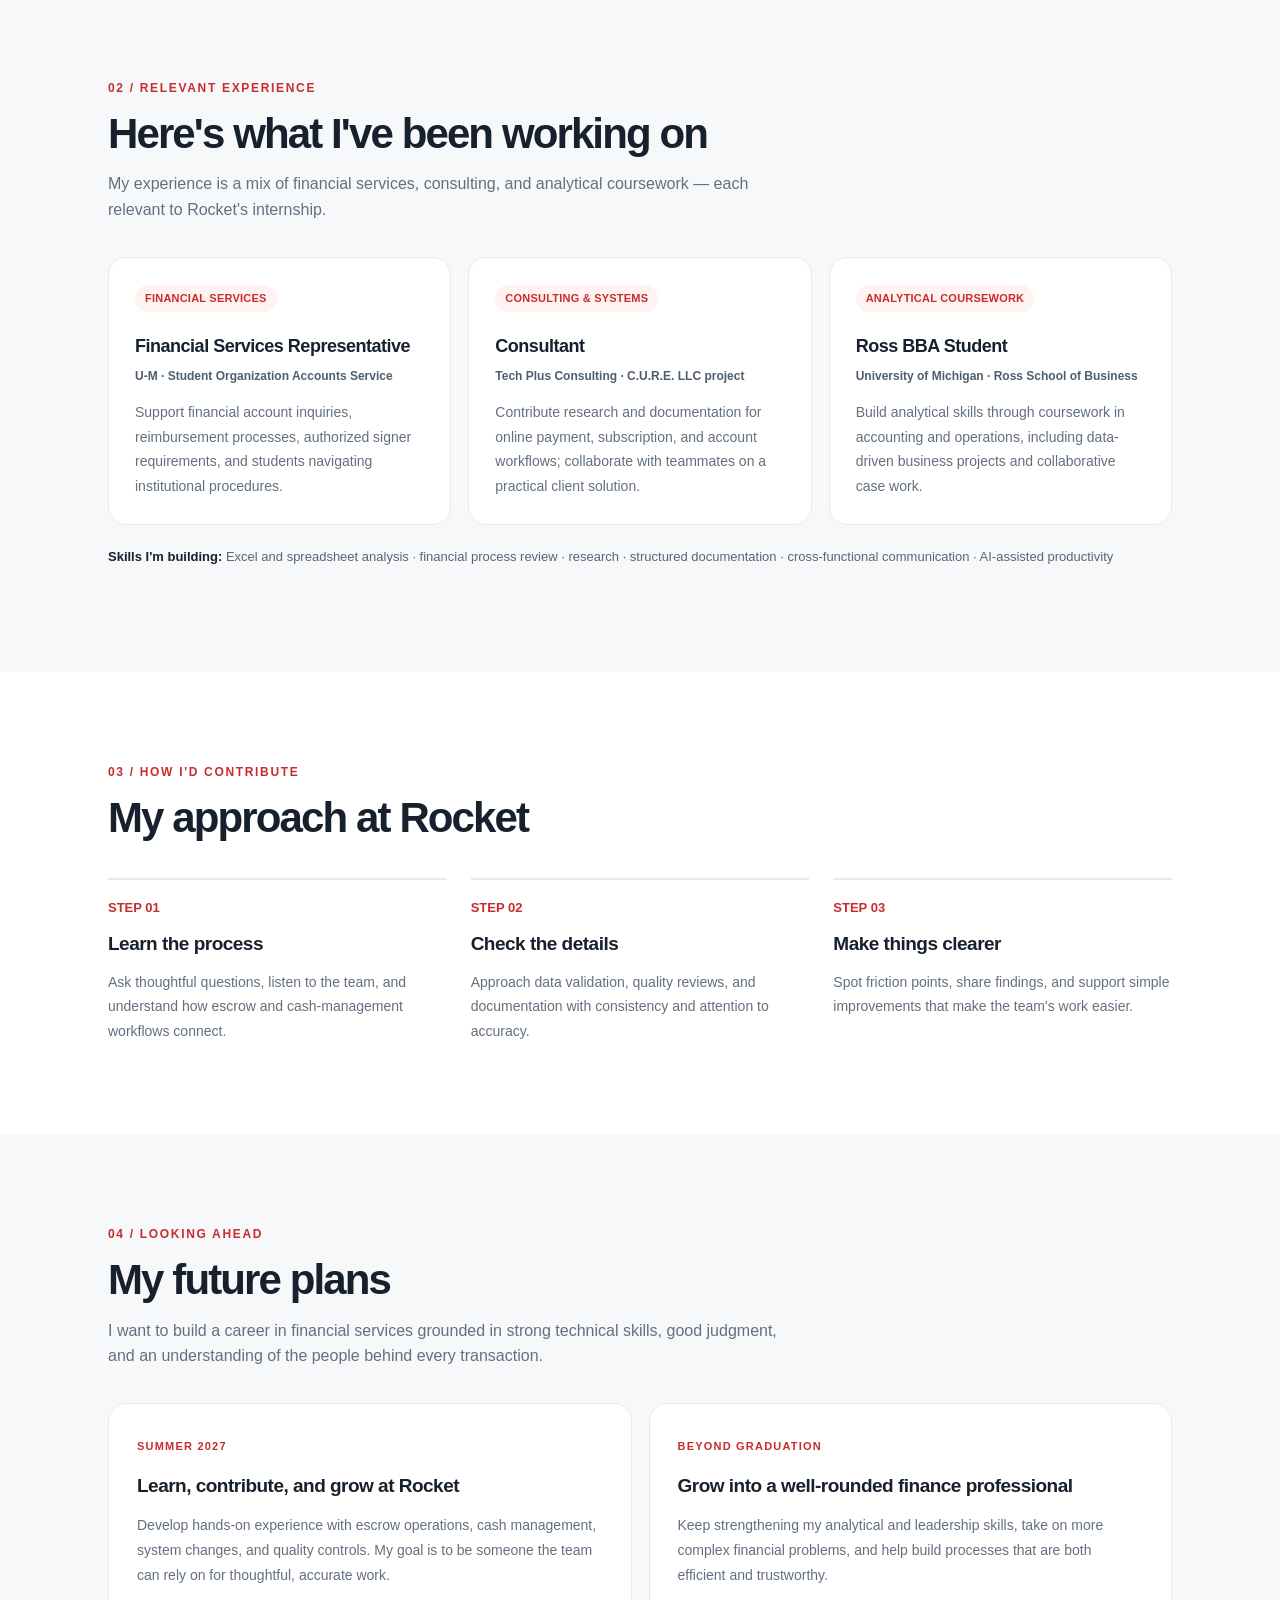
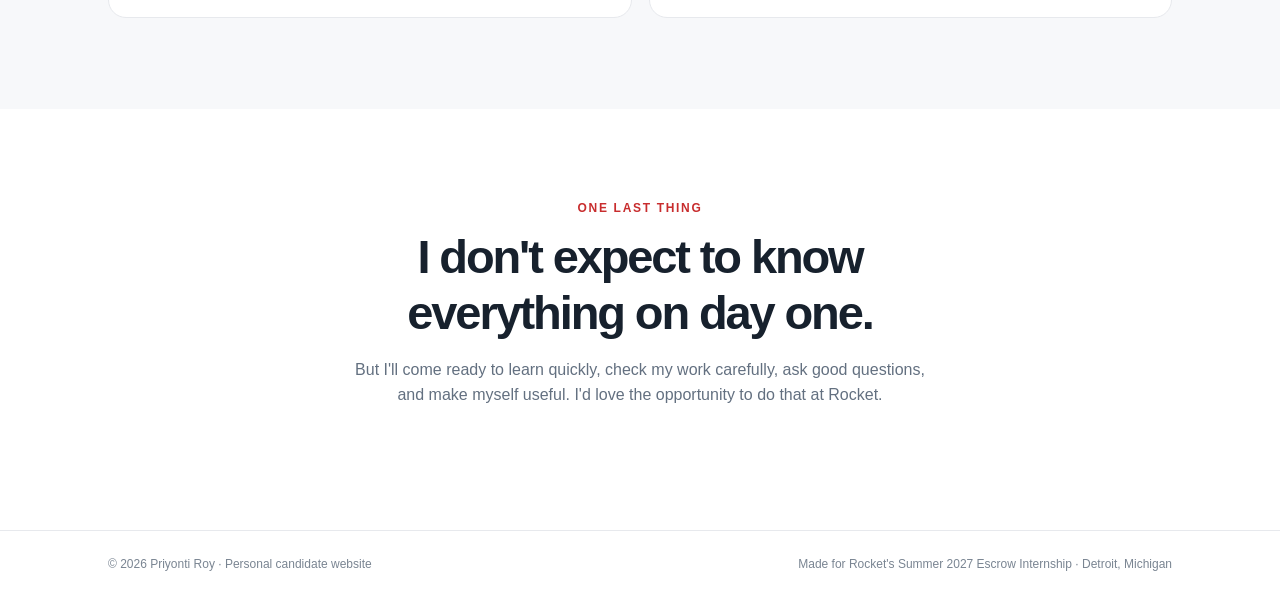
==== commit b8e41f82: "Correct unverified finance chair claim in Rocket portfolio" ====
--- a/rocket-escrow-intern-2027/index.html
+++ b/rocket-escrow-intern-2027/index.html
@@ -184,7 +184,7 @@
         <div class="experience-list">
           <article class="experience"><span class="tag">FINANCIAL SERVICES</span><h3>Financial Services Representative</h3><div class="org">U-M · Student Organization Accounts Service</div><p>Support financial account inquiries, reimbursement processes, authorized signer requirements, and students navigating institutional procedures.</p></article>
           <article class="experience"><span class="tag">CONSULTING & SYSTEMS</span><h3>Consultant</h3><div class="org">Tech Plus Consulting · C.U.R.E. LLC project</div><p>Contribute research and documentation for online payment, subscription, and account workflows; collaborate with teammates on a practical client solution.</p></article>
-          <article class="experience"><span class="tag">ANALYSIS & LEADERSHIP</span><h3>Ross BBA Student & Finance Chair</h3><div class="org">University of Michigan · Ross & campus organizations</div><p>Build analytical skills through coursework in accounting and operations, including data-driven business projects, while taking responsibility for student organization finances.</p></article>
+          <article class="experience"><span class="tag">ANALYTICAL COURSEWORK</span><h3>Ross BBA Student</h3><div class="org">University of Michigan · Ross School of Business</div><p>Build analytical skills through coursework in accounting and operations, including data-driven business projects and collaborative case work.</p></article>
         </div>
         <p class="working"><strong>Skills I'm building:</strong> Excel and spreadsheet analysis · financial process review · research · structured documentation · cross-functional communication · AI-assisted productivity</p>
       </div>
